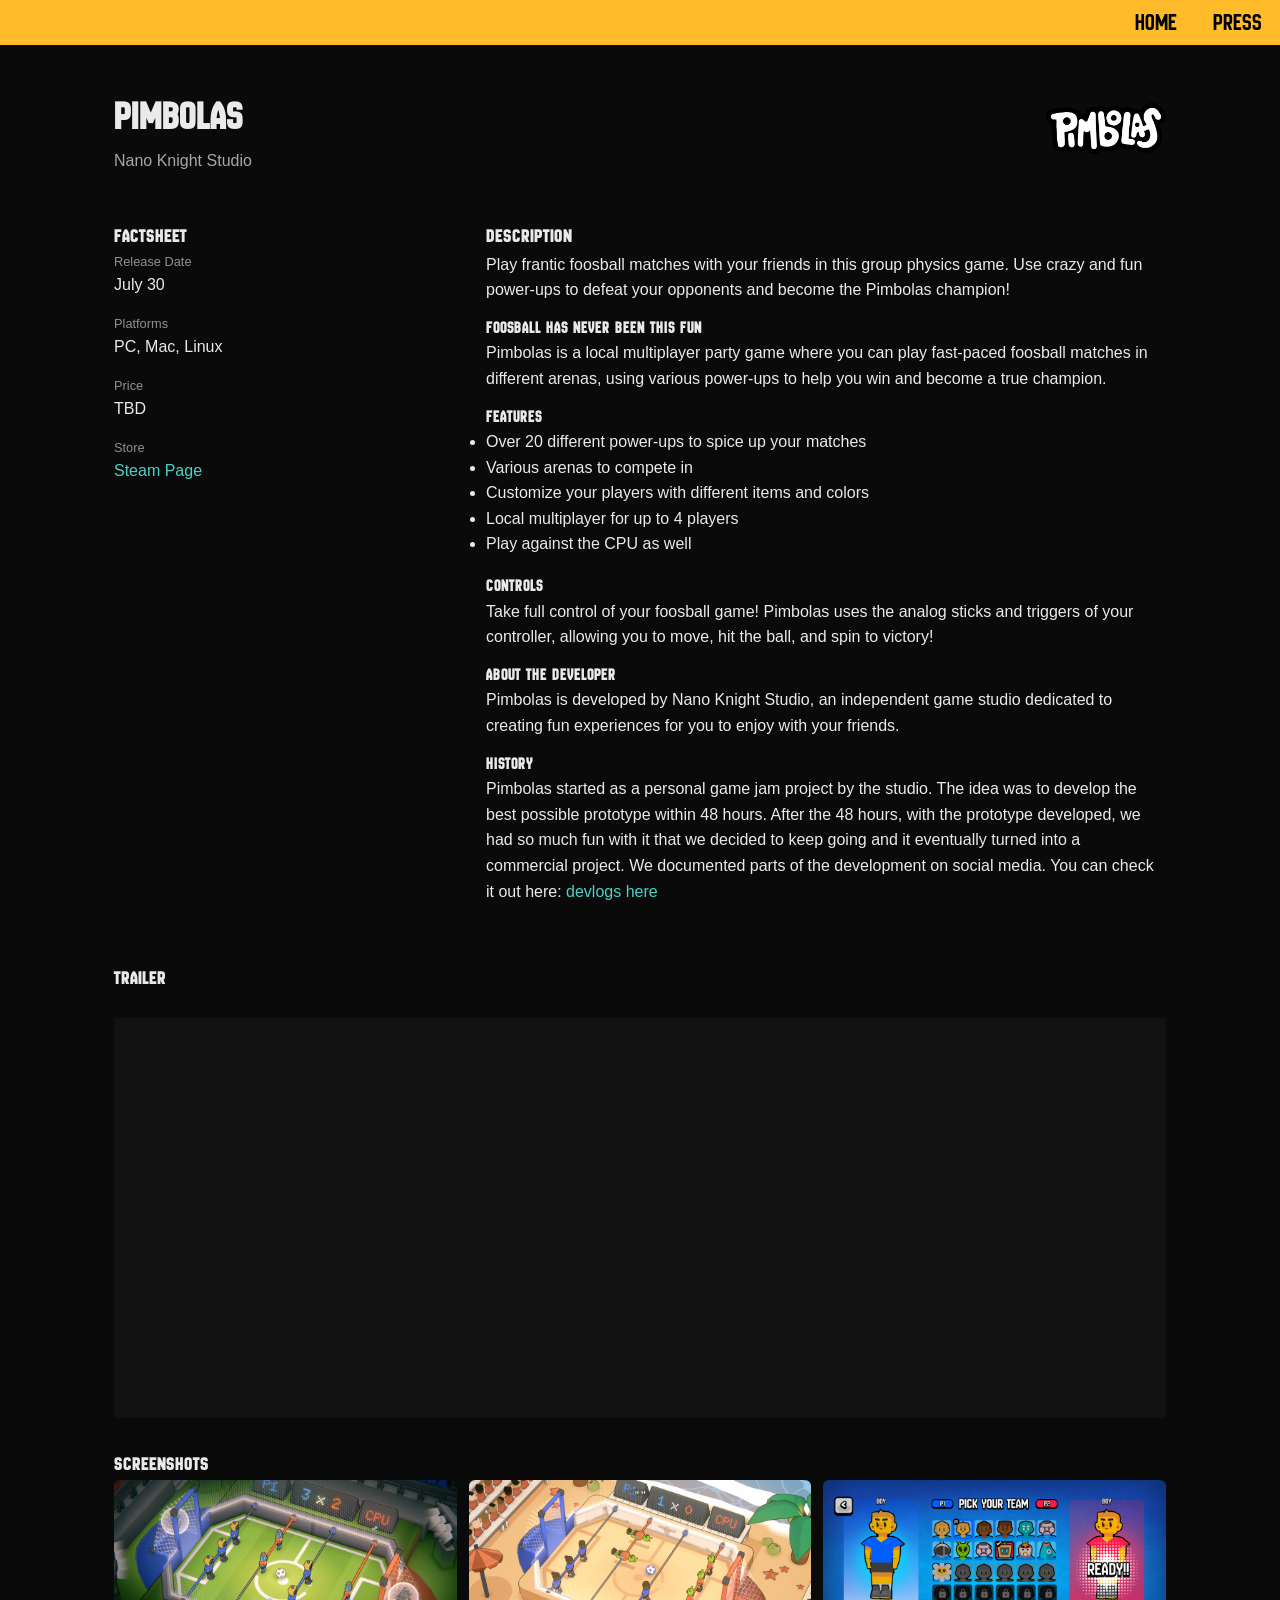
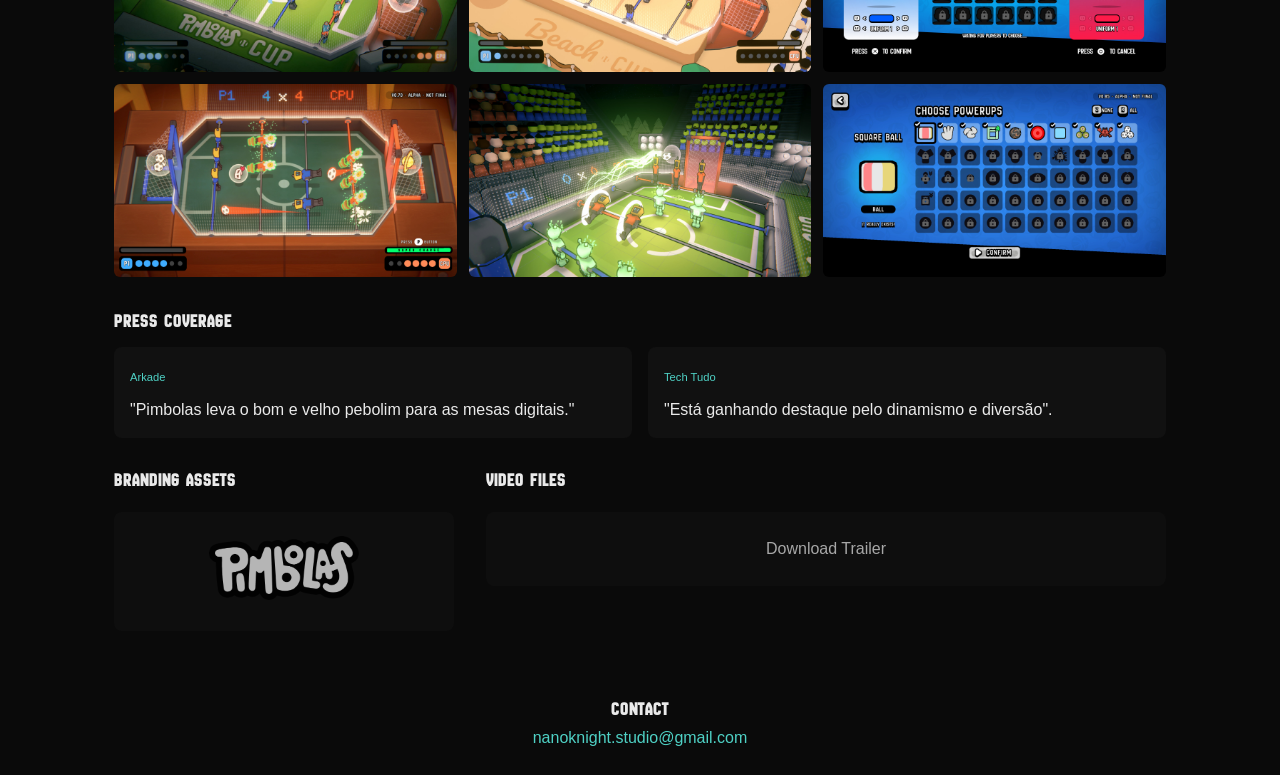
==== press.html @ 43f9400e "Feat: site SEO" ====
<!DOCTYPE html>
<html lang="en">

<head>
    <meta charset="UTF-8">
    <meta name="viewport" content="width=device-width, initial-scale=1.0">

    <title>Pimbolas Press Kit | Media Assets, Trailer & Screenshots</title>

    <meta name="description"
        content="Official Pimbolas press kit. Download logos, trailer, screenshots, factsheet and media assets for the multiplayer foosball party game by Nano Knight Studio.">

    <meta name="keywords"
        content="Pimbolas press kit, Pimbolas media kit, Pimbolas trailer, Pimbolas screenshots, Nano Knight Studio press">

    <meta name="robots" content="index, follow">

    <link rel="canonical" href="https://pimbolas.com.br/press.html">

    <!-- Open Graph -->
    <meta property="og:title" content="Pimbolas Press Kit">
    <meta property="og:description" content="Official media kit with trailer, screenshots and branding assets.">
    <meta property="og:image" content="https://pimbolas.com.br/img/thumb.jpg">
    <meta property="og:url" content="https://pimbolas.com.br/press.html">

    <link rel="preload" href="img/Logo.png" as="image">
    <link rel="preconnect" href="https://www.youtube.com">
    <link rel="stylesheet" href="css/press.css">

    <script type="application/ld+json">
    {
    "@context":"https://schema.org",
    "@type":"Organization",
    "name":"Nano Knight Studio",
    "url":"https://pimbolas.com.br",
    "sameAs":[
    "https://x.com/NanoKnightStdio",
    "https://www.youtube.com/@nanoknightstudio",
    "https://www.linkedin.com/company/nano-knight-studio/"
    ]
    }
</script>
</head>

<body>

    <main class="container">
        <header>
            <nav class="menu">
                <ul>
                    <li><a href="index.html">Home</a></li>
                    <li><a href="press.html">Press</a></li>
                </ul>
            </nav>
        </header>

        <!-- HEADER -->
        <section class="hero">
            <div>
                <h1>Pimbolas</h1>
                <p class="subtitle">Nano Knight Studio</p>
            </div>
            <img src="img/Logo.png" alt="Game Logo" class="logo" />
        </section>

        <!-- FACTSHEET + DESCRIPTION -->
        <section class="grid-2">

            <div class="factsheet">
                <h3>Factsheet</h3>

                <div class="fact">
                    <span>Release Date</span>
                    <p>July 30</p>
                </div>

                <div class="fact">
                    <span>Platforms</span>
                    <p>PC, Mac, Linux</p>
                </div>

                <div class="fact">
                    <span>Price</span>
                    <p>TBD</p>
                </div>

                <div class="fact">
                    <span>Store</span>
                    <a href="#">Steam Page</a>
                </div>
            </div>

            <div class="description">
                <h3>Description</h3>

                <p>
                    Play frantic foosball matches with your friends in this group physics game. Use crazy and fun
                    power-ups to defeat your opponents and become the Pimbolas champion!
                </p>

                <h4>Foosball has never been this fun</h4>
                <p>
                    Pimbolas is a local multiplayer party game where you can play fast-paced foosball matches in
                    different arenas, using various power-ups to help you win and become a true champion.
                </p>

                <h4>Features</h4>
                <ul>
                    <li>Over 20 different power-ups to spice up your matches</li>
                    <li>Various arenas to compete in</li>
                    <li>Customize your players with different items and colors</li>
                    <li>Local multiplayer for up to 4 players</li>
                    <li>Play against the CPU as well</li>
                </ul>

                <h4>Controls</h4>
                <p>
                    Take full control of your foosball game! Pimbolas uses the analog sticks and triggers of your
                    controller, allowing you to move, hit the ball, and spin to victory!
                </p>

                <h4>About the developer</h4>
                <p>
                    Pimbolas is developed by Nano Knight Studio, an independent game studio dedicated to creating fun
                    experiences for you to enjoy with your friends.
                </p>

                <h4>History</h4>
                <p>
                    Pimbolas started as a personal game jam project by the studio. The idea was to develop the best
                    possible prototype within 48 hours.

                    After the 48 hours, with the prototype developed, we had so much fun with it that we decided to keep
                    going and it eventually turned into a commercial project.

                    We documented parts of the development on social media. You can check it out here: <a
                        class="text-link"
                        href="https://www.youtube.com/playlist?list=PLbpN6bv9xede_9ey35JNgnRnLK2TX9JMV"
                        target="_blank">devlogs here</a>
                </p>
            </div>

        </section>

        <!-- TRAILER -->
        <section>
            <h3>Trailer</h3>
            <div class="video">
                <iframe width="600" height="315" src="https://www.youtube.com/embed/5FfXYFrRjEk?si=cU6283BpfGiCibZz"
                    title="YouTube video player" frameborder="0"
                    allow="accelerometer; autoplay; clipboard-write; encrypted-media; gyroscope; picture-in-picture; web-share"
                    referrerpolicy="strict-origin-when-cross-origin" allowfullscreen></iframe>
            </div>
        </section>

        <!-- SCREENSHOTS -->
        <section>
            <h3>Screenshots</h3>
            <div class="gallery">
                <img src="img/screenshots/print-1.jpg" alt="Pimbolas Screenshot" title="Pimbolas Screenshot" />
                <img src="img/screenshots/print-2.jpg" alt="Pimbolas Screenshot" title="Pimbolas Screenshot" />
                <img src="img/screenshots/print-3.jpg" alt="Pimbolas Screenshot" title="Pimbolas Screenshot" />
                <img src="img/screenshots/print-4.jpg" alt="Pimbolas Screenshot" title="Pimbolas Screenshot" />
                <img src="img/screenshots/print-5.jpg" alt="Pimbolas Screenshot" title="Pimbolas Screenshot" />
                <img src="img/screenshots/print-6.jpg" alt="Pimbolas Screenshot" title="Pimbolas Screenshot" />
            </div>
        </section>

        <!-- PRESS -->
        <section>
            <h3>Press Coverage</h3>

            <div class="press-grid">

                <a class="press-card-link"
                    href="https://arkade.com.br/pimbolas-leva-o-bom-e-velho-pebolim-para-as-mesas-digitais/"
                    target="_blank" rel="noopener noreferrer">
                    <div class="press-card">
                        <span>Arkade</span>
                        <p>"Pimbolas leva o bom e velho pebolim para as mesas digitais."</p>
                    </div>
                </a>

                <a class="press-card-link"
                    href="https://www.techtudo.com.br/guia/2025/12/videogame-de-toto-conheca-game-brasileiro-inspirado-no-jogo-edjogos.ghtml"
                    target="_blank" rel="noopener noreferrer">
                    <div class="press-card">
                        <span>Tech Tudo</span>
                        <p>"Está ganhando destaque pelo dinamismo e diversão".</p>
                    </div>
                </a>
            </div>
        </section>

        <!-- ASSETS -->
        <section class="grid-2">
            <div>
                <h3>Branding Assets</h3>
                <div class="asset-box">
                    <a href="img/Logo.png" download>
                        <img src="img/Logo.png" alt="Pimbolas Logo">
                    </a>
                </div>
            </div>

            <div>
                <h3>Video Files</h3>
                <a class="link" href="trailer/trailer-pimbolas-en.mp4" download="">
                    <div class="asset-box">Download Trailer</div>
                </a>
            </div>
        </section>

        <!-- CONTACT -->
        <section class="contact">
            <h3>Contact</h3>
            <a href="mailto:nanoknight.studio@gmail.com">nanoknight.studio@gmail.com</a>
        </section>

    </main>

    <div class="lightbox" id="lightbox">
        <span class="close">&times;</span>

        <img class="lightbox-img" id="lightbox-img" />

        <button class="nav prev">&#10094;</button>
        <button class="nav next">&#10095;</button>
    </div>

    <script src="js/slider.js"></script>
</body>

</html>
---- css/press.css ----
* {
  margin: 0;
  padding: 0;
  box-sizing: border-box;
}

/* Game's Font */

@font-face {
    font-family: pimbolas;
    src: url(../fonts/NewAmsterdam-Regular.ttf);
}

body {
  background: #0a0a0a;
  color: #eaeaea;
  font-family: Arial, sans-serif;
  line-height: 1.6;
}

/* NAV */
header {
    width: 100%;
    display: flex;
    flex-direction: column;
    align-items: center;
    justify-content: center;
}

.menu {
    background-color: #FFBB2A;
    padding: .5em 0;
    position: fixed;
    top: 0;
    width: 100%;
    font-family: pimbolas, Arial;
    z-index: 0;
    height: 45px;
}

.menu > ul {
    display: flex;
    width: 100%;
    list-style: none;
    justify-content: flex-end;
    line-height: normal;
}

.menu > ul > li {
    font-size: 1.5em;
    margin: 0 0.75em;
}

.menu > ul > li > a {
    text-decoration: none;
    color: #000;
    transition: all .3s ease;
}

.menu > ul > li > a:hover {
    color: #eaeaea;
}

.game-logo {
    margin-top: 5em;
    width: 380px;
}

.container {
  max-width: 1100px;
  margin: auto;
  padding: 24px;
}

h1, h2, h3, h4 {
  font-family: pimbolas, Arial;
  letter-spacing: 1px;
}

ul {
  margin-bottom: 16px;
}

.link {
  color: #eaeaea;
  text-decoration: none;
}

/* HERO */
.hero {
  display: flex;
  justify-content: space-between;
  align-items: center;
  margin-bottom: 48px;
  margin-top: 3.75em;
  flex-wrap: wrap;
}

.hero h1 {
  font-size: 2.5rem;
}

.subtitle {
  opacity: 0.7;
}

.logo {
  width: 120px;
}

/* GRID */
.grid-2 {
  display: grid;
  grid-template-columns: 1fr;
  gap: 32px;
  margin-top: 28px;
  margin-bottom: 48px;
}

@media (min-width: 768px) {
  .grid-2 {
    grid-template-columns: 1fr 2fr;
  }
}

/* FACTSHEET */
.factsheet .fact {
  margin-bottom: 16px;
}

.fact span {
  font-size: 0.8rem;
  opacity: 0.6;
  display: block;
}

.fact a {
  color: #4fd1c5;
  text-decoration: none;
}

/* DESCRIPTION */
.description p {
  margin-bottom: 12px;
}

/* VIDEO */
.video {
  margin: 24px 0;
}

.video iframe {
  width: 100%;
  height: 400px;
  background: #111;
}

/* GALLERY */
.gallery {
  display: grid;
  grid-template-columns: 1fr;
  gap: 12px;
  margin-bottom: 30px;
}

.gallery img {
  width: 100%;
  border-radius: 6px;
  cursor: pointer;
}

@media (min-width: 600px) {
  .gallery {
    grid-template-columns: repeat(2, 1fr);
  }
}

@media (min-width: 900px) {
  .gallery {
    grid-template-columns: repeat(3, 1fr);
  }
}

/* PRESS */
.press-grid {
  display: grid;
  grid-template-columns: 1fr;
  gap: 16px;
  margin-top: 10px;
}

.press-card-link {
  text-decoration: none;
  color: #eaeaea;
}

@media (min-width: 768px) {
  .press-grid {
    grid-template-columns: repeat(2, 1fr);
  }
}

.press-card {
  background: #111;
  padding: 16px;
  border-radius: 8px;
}

.press-card span {
  font-size: 0.7rem;
  color: #4fd1c5;
}

.press-card p {
  margin-top: 8px;
}

/* ASSETS */
.asset-box {
  margin-top: 16px;
  padding: 24px;
  background: #111;
  border-radius: 8px;
  text-align: center;
  opacity: 0.7;
}

.asset-box > a > img {
  width: 150px;
}

.text-link {
  color: #4fd1c5;
  text-decoration: none;
}

/* CONTACT */
.contact {
  margin-top: 64px;
  text-align: center;
}

.contact a {
  color: #4fd1c5;
  text-decoration: none;
}

/* LIGHTBOX */

.lightbox {
  position: fixed;
  top: 0;
  left: 0;
  width: 100%;
  height: 100%;
  background: rgba(0,0,0,0.95);
  display: none;
  align-items: center;
  justify-content: center;
  z-index: 999;
}

.lightbox.active {
  display: flex;
}

.lightbox-img {
  max-width: 90%;
  max-height: 80%;
  border-radius: 8px;
}

.close {
  position: absolute;
  top: 24px;
  right: 32px;
  font-size: 32px;
  cursor: pointer;
}

/* NAV BUTTONS */

.nav {
  position: absolute;
  top: 50%;
  transform: translateY(-50%);
  font-size: 32px;
  background: none;
  border: none;
  color: white;
  cursor: pointer;
  padding: 16px;
}

.nav.prev {
  left: 16px;
}

.nav.next {
  right: 16px;
}

/* MOBILE ajustes */
@media (max-width: 600px) {
  .nav {
    font-size: 24px;
  }

  .close {
    font-size: 24px;
  }
}
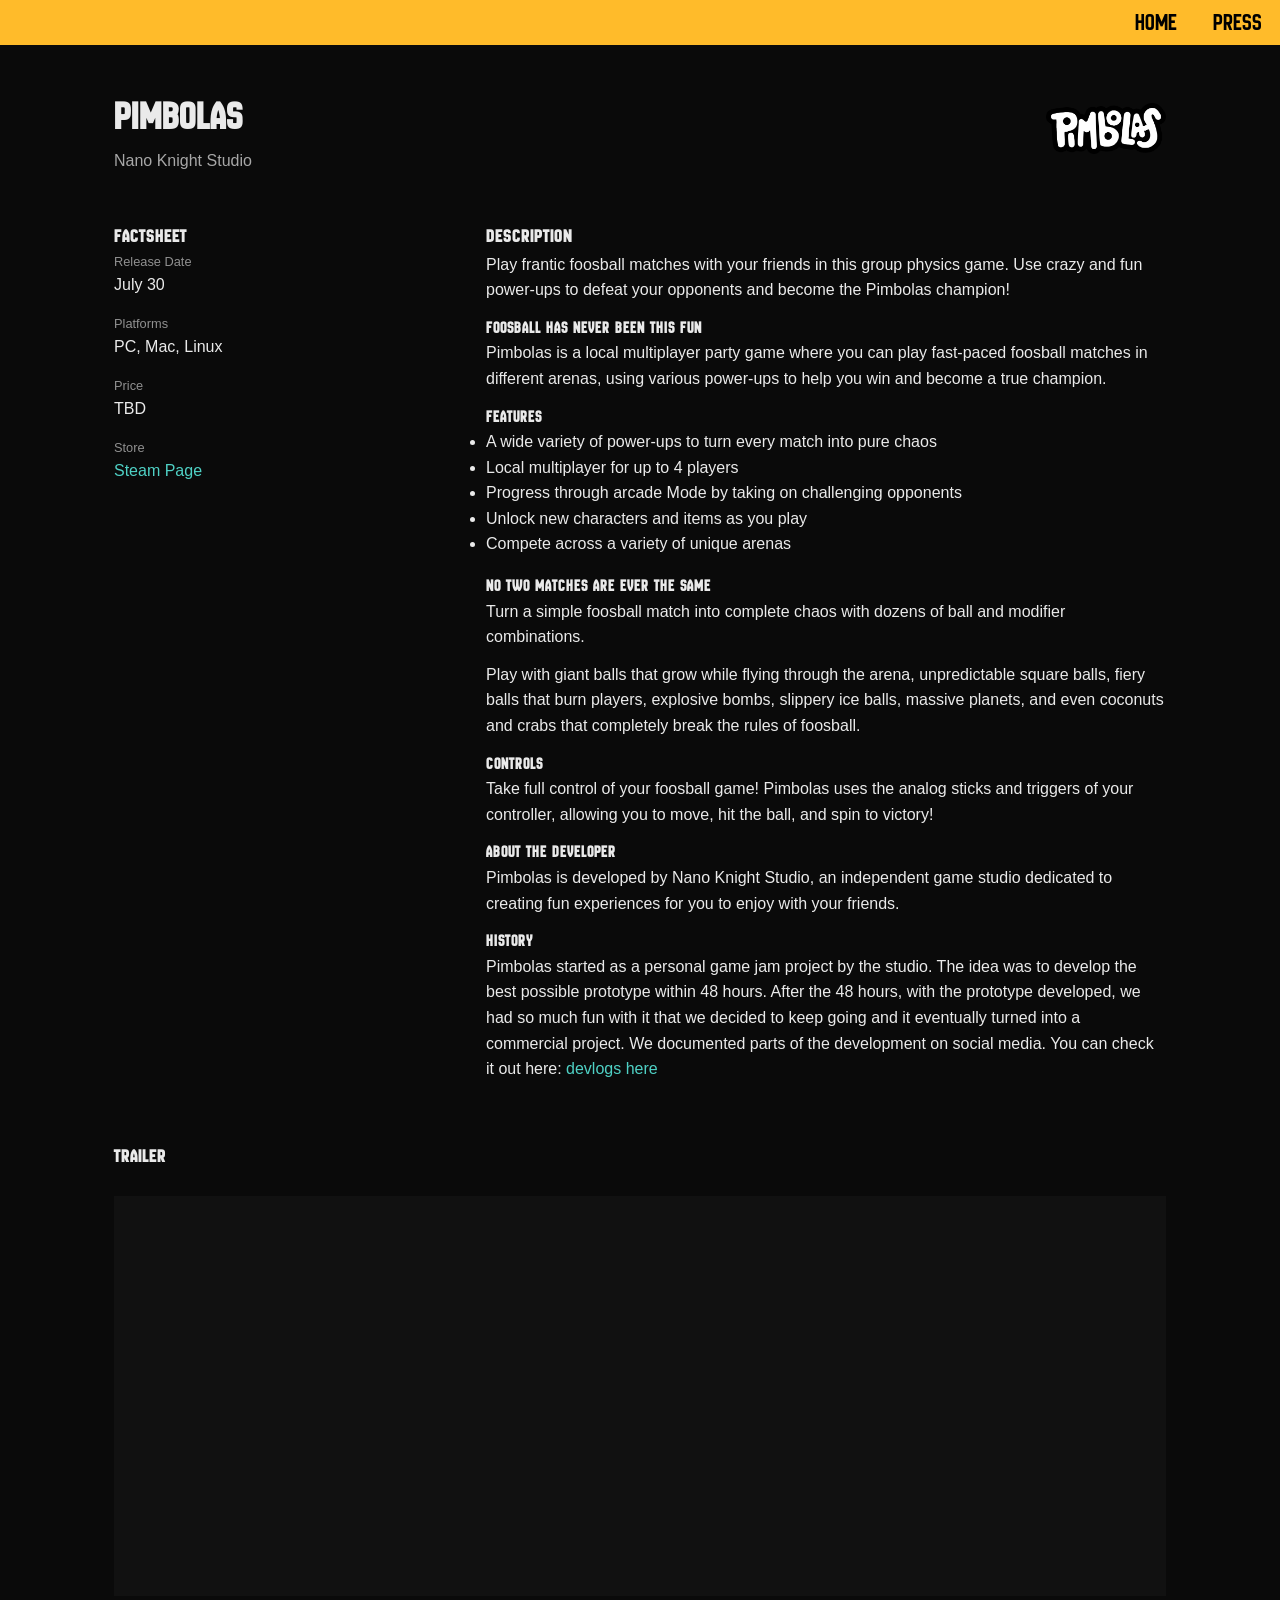
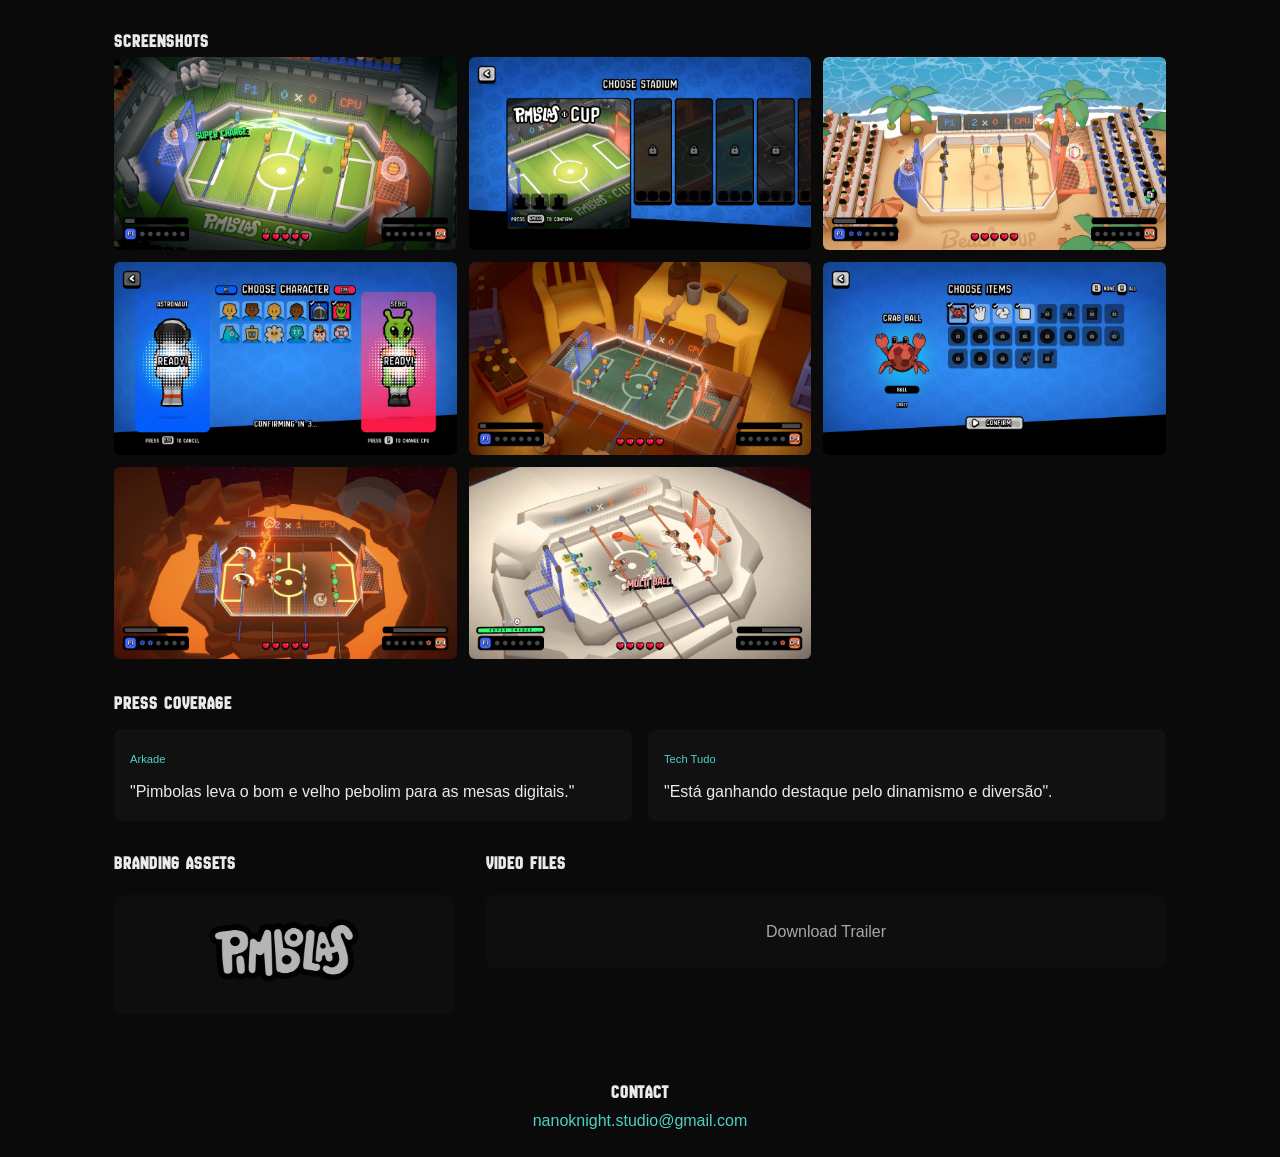
==== commit c2a300fe: "Feat: update screenshots + description" ====
--- a/press.html
+++ b/press.html
@@ -16,6 +16,8 @@
     <meta name="robots" content="index, follow">
 
     <link rel="canonical" href="https://pimbolas.com.br/press.html">
+
+    <link rel="icon" href="img/Pimbolas_Icon_crop.png">
 
     <!-- Open Graph -->
     <meta property="og:title" content="Pimbolas Press Kit">
@@ -86,7 +88,7 @@
 
                 <div class="fact">
                     <span>Store</span>
-                    <a href="#">Steam Page</a>
+                    <a href="https://store.steampowered.com/app/3621200/Pimbolas/" target="_blank" rel="noopener noreferrer">Steam Page</a>
                 </div>
             </div>
 
@@ -106,12 +108,21 @@
 
                 <h4>Features</h4>
                 <ul>
-                    <li>Over 20 different power-ups to spice up your matches</li>
-                    <li>Various arenas to compete in</li>
-                    <li>Customize your players with different items and colors</li>
+                    <li>A wide variety of power-ups to turn every match into pure chaos</li>
                     <li>Local multiplayer for up to 4 players</li>
-                    <li>Play against the CPU as well</li>
+                    <li>Progress through arcade Mode by taking on challenging opponents</li>
+                    <li>Unlock new characters and items as you play</li>
+                    <li>Compete across a variety of unique arenas</li>
                 </ul>
+
+                <h4>NO TWO MATCHES ARE EVER THE SAME</h4>
+                <p>
+                    Turn a simple foosball match into complete chaos with dozens of ball and modifier combinations.
+                </p>
+
+                <p>
+                    Play with giant balls that grow while flying through the arena, unpredictable square balls, fiery balls that burn players, explosive bombs, slippery ice balls, massive planets, and even coconuts and crabs that completely break the rules of foosball.
+                </p>
 
                 <h4>Controls</h4>
                 <p>
@@ -163,6 +174,8 @@
                 <img src="img/screenshots/print-4.jpg" alt="Pimbolas Screenshot" title="Pimbolas Screenshot" />
                 <img src="img/screenshots/print-5.jpg" alt="Pimbolas Screenshot" title="Pimbolas Screenshot" />
                 <img src="img/screenshots/print-6.jpg" alt="Pimbolas Screenshot" title="Pimbolas Screenshot" />
+                <img src="img/screenshots/print-8.jpg" alt="Pimbolas Screenshot" title="Pimbolas Screenshot" />
+                <img src="img/screenshots/print-7.jpg" alt="Pimbolas Screenshot" title="Pimbolas Screenshot" />                
             </div>
         </section>
 
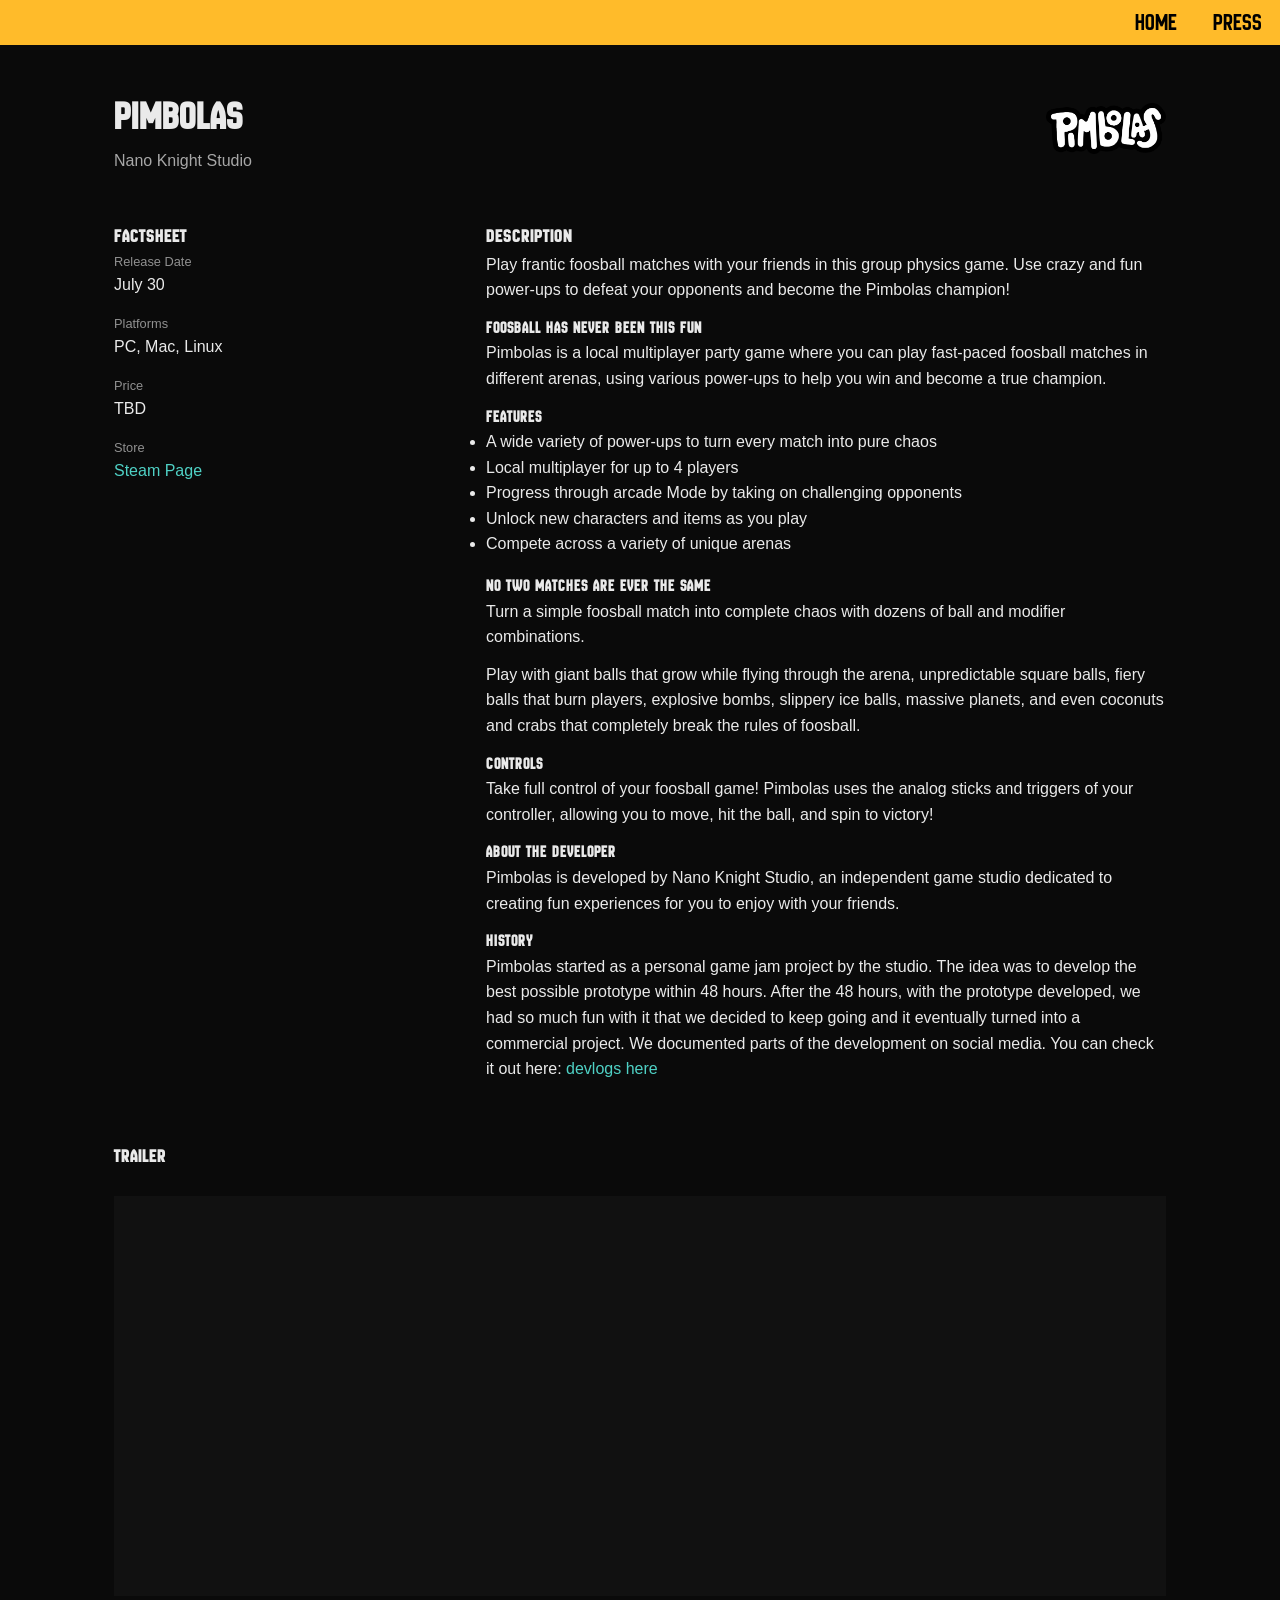
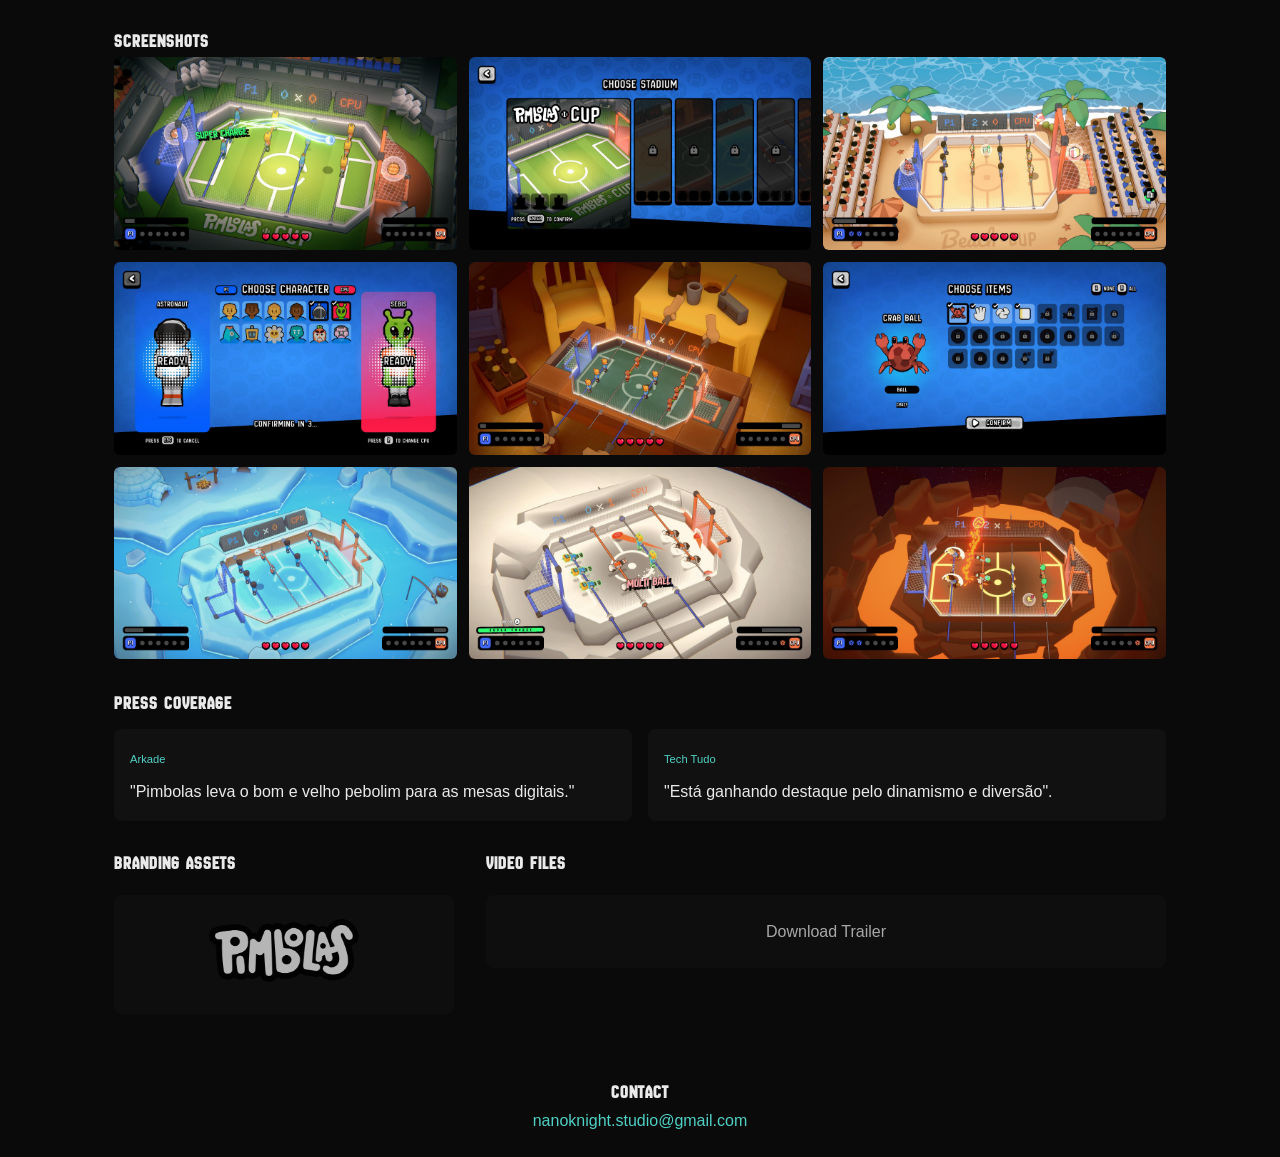
==== commit ada52db5: "Fix; screenshot" ====
--- a/press.html
+++ b/press.html
@@ -171,11 +171,12 @@
                 <img src="img/screenshots/print-1.jpg" alt="Pimbolas Screenshot" title="Pimbolas Screenshot" />
                 <img src="img/screenshots/print-2.jpg" alt="Pimbolas Screenshot" title="Pimbolas Screenshot" />
                 <img src="img/screenshots/print-3.jpg" alt="Pimbolas Screenshot" title="Pimbolas Screenshot" />
-                <img src="img/screenshots/print-4.jpg" alt="Pimbolas Screenshot" title="Pimbolas Screenshot" />
+                <img src="img/screenshots/print-4.jpg" alt="Pimbolas Screenshot" title="Pimbolas Screenshot" />                
                 <img src="img/screenshots/print-5.jpg" alt="Pimbolas Screenshot" title="Pimbolas Screenshot" />
                 <img src="img/screenshots/print-6.jpg" alt="Pimbolas Screenshot" title="Pimbolas Screenshot" />
-                <img src="img/screenshots/print-8.jpg" alt="Pimbolas Screenshot" title="Pimbolas Screenshot" />
-                <img src="img/screenshots/print-7.jpg" alt="Pimbolas Screenshot" title="Pimbolas Screenshot" />                
+                <img src="img/screenshots/print-9.jpg" alt="Pimbolas Screenshot" title="Pimbolas Screenshot" />
+                <img src="img/screenshots/print-7.jpg" alt="Pimbolas Screenshot" title="Pimbolas Screenshot" />  
+                <img src="img/screenshots/print-8.jpg" alt="Pimbolas Screenshot" title="Pimbolas Screenshot" />                              
             </div>
         </section>
 
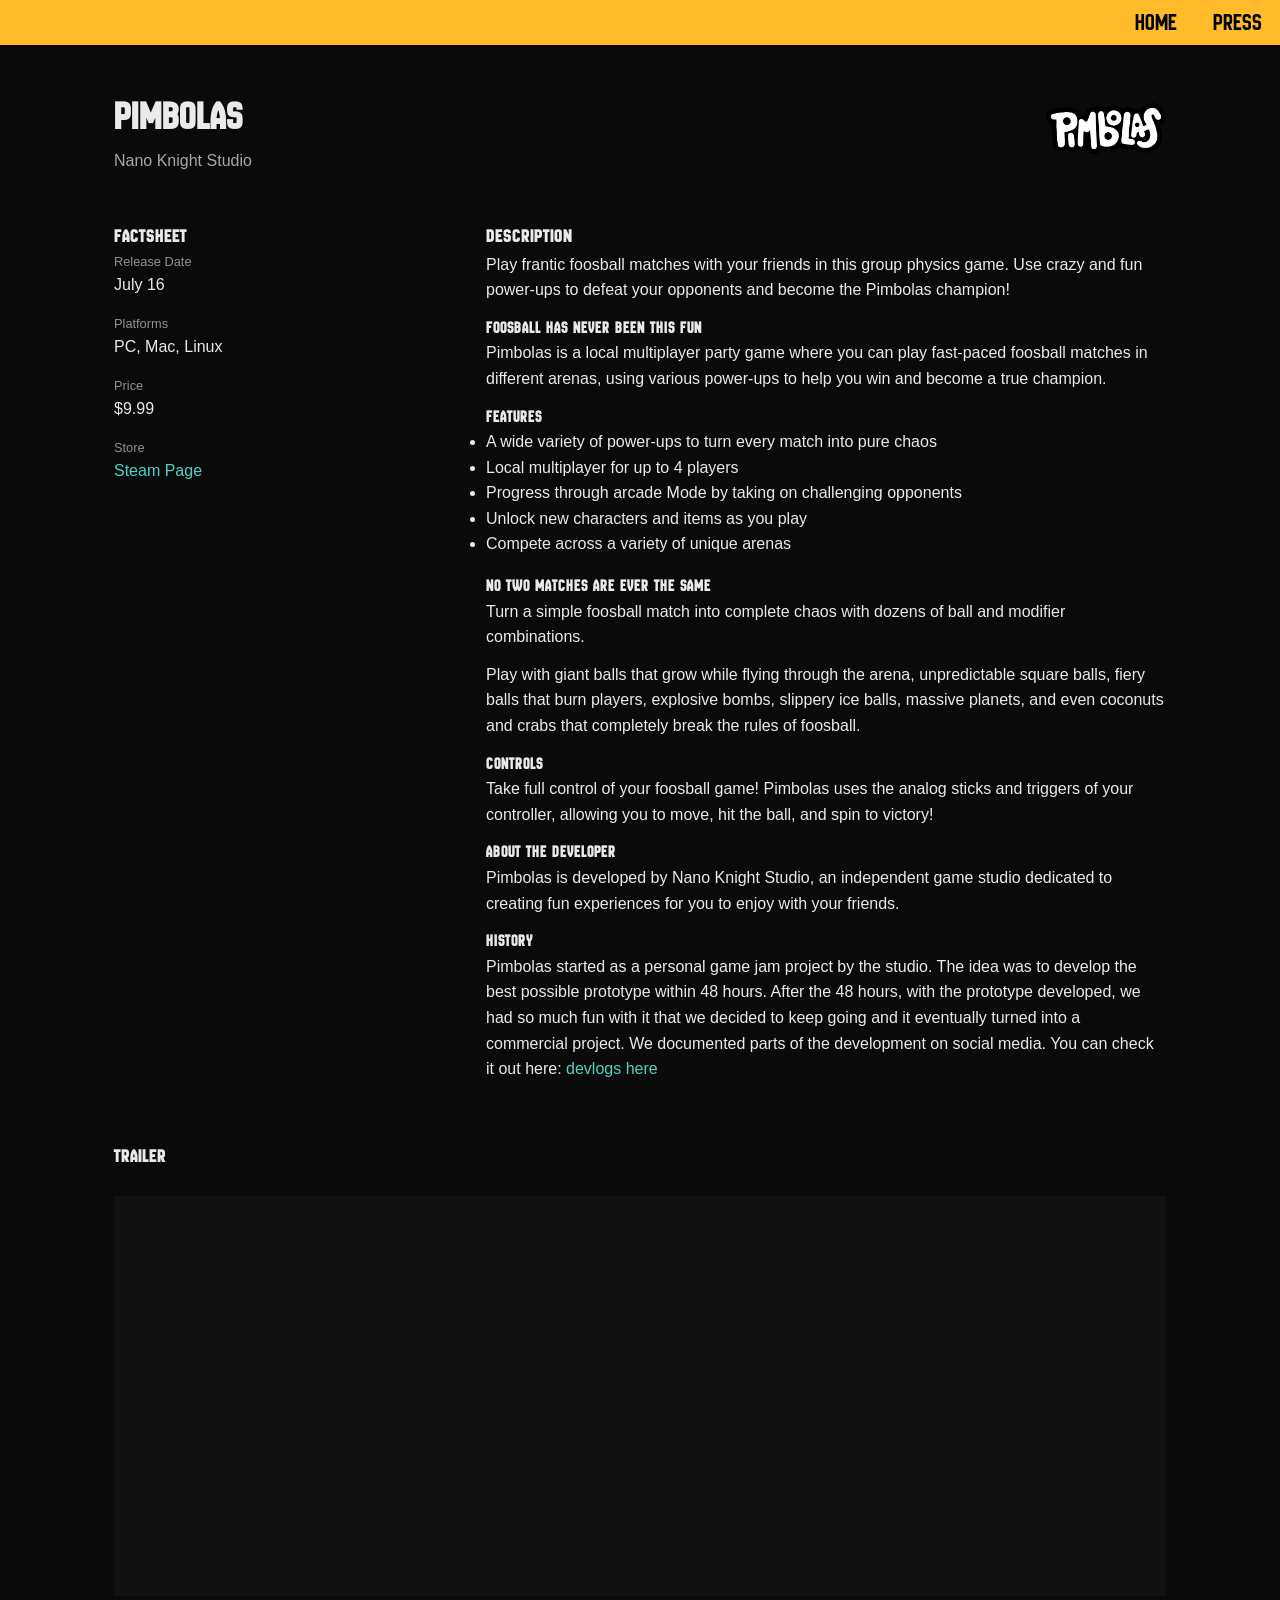
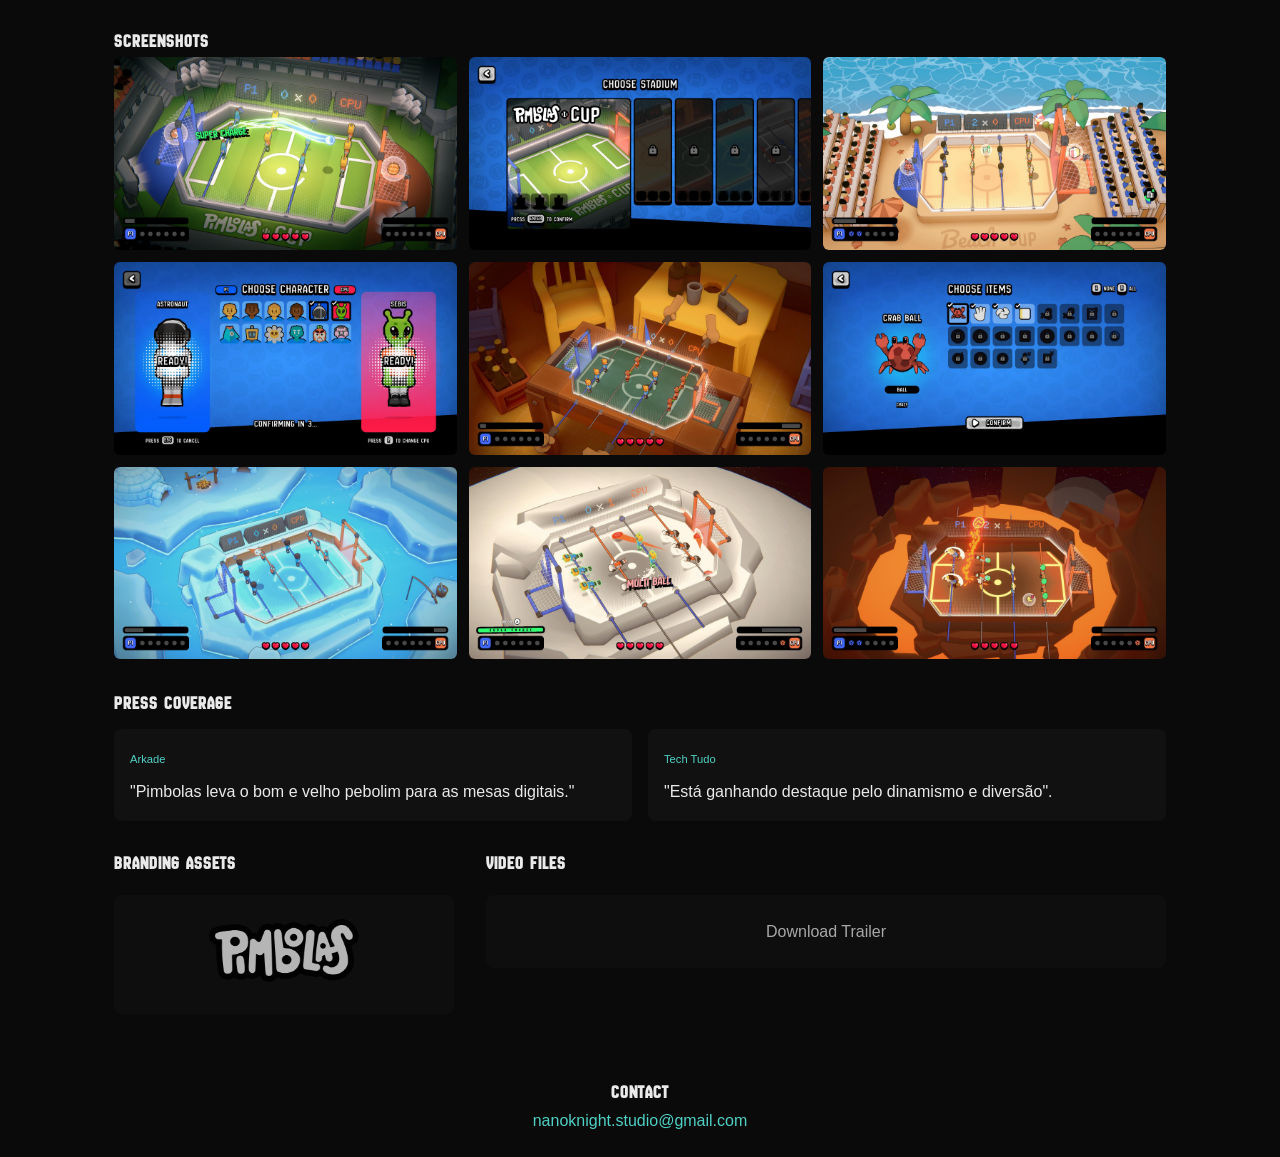
==== commit 7a64244e: "Fix: update values" ====
--- a/press.html
+++ b/press.html
@@ -73,7 +73,7 @@
 
                 <div class="fact">
                     <span>Release Date</span>
-                    <p>July 30</p>
+                    <p>July 16</p>
                 </div>
 
                 <div class="fact">
@@ -83,7 +83,7 @@
 
                 <div class="fact">
                     <span>Price</span>
-                    <p>TBD</p>
+                    <p>$9.99</p>
                 </div>
 
                 <div class="fact">
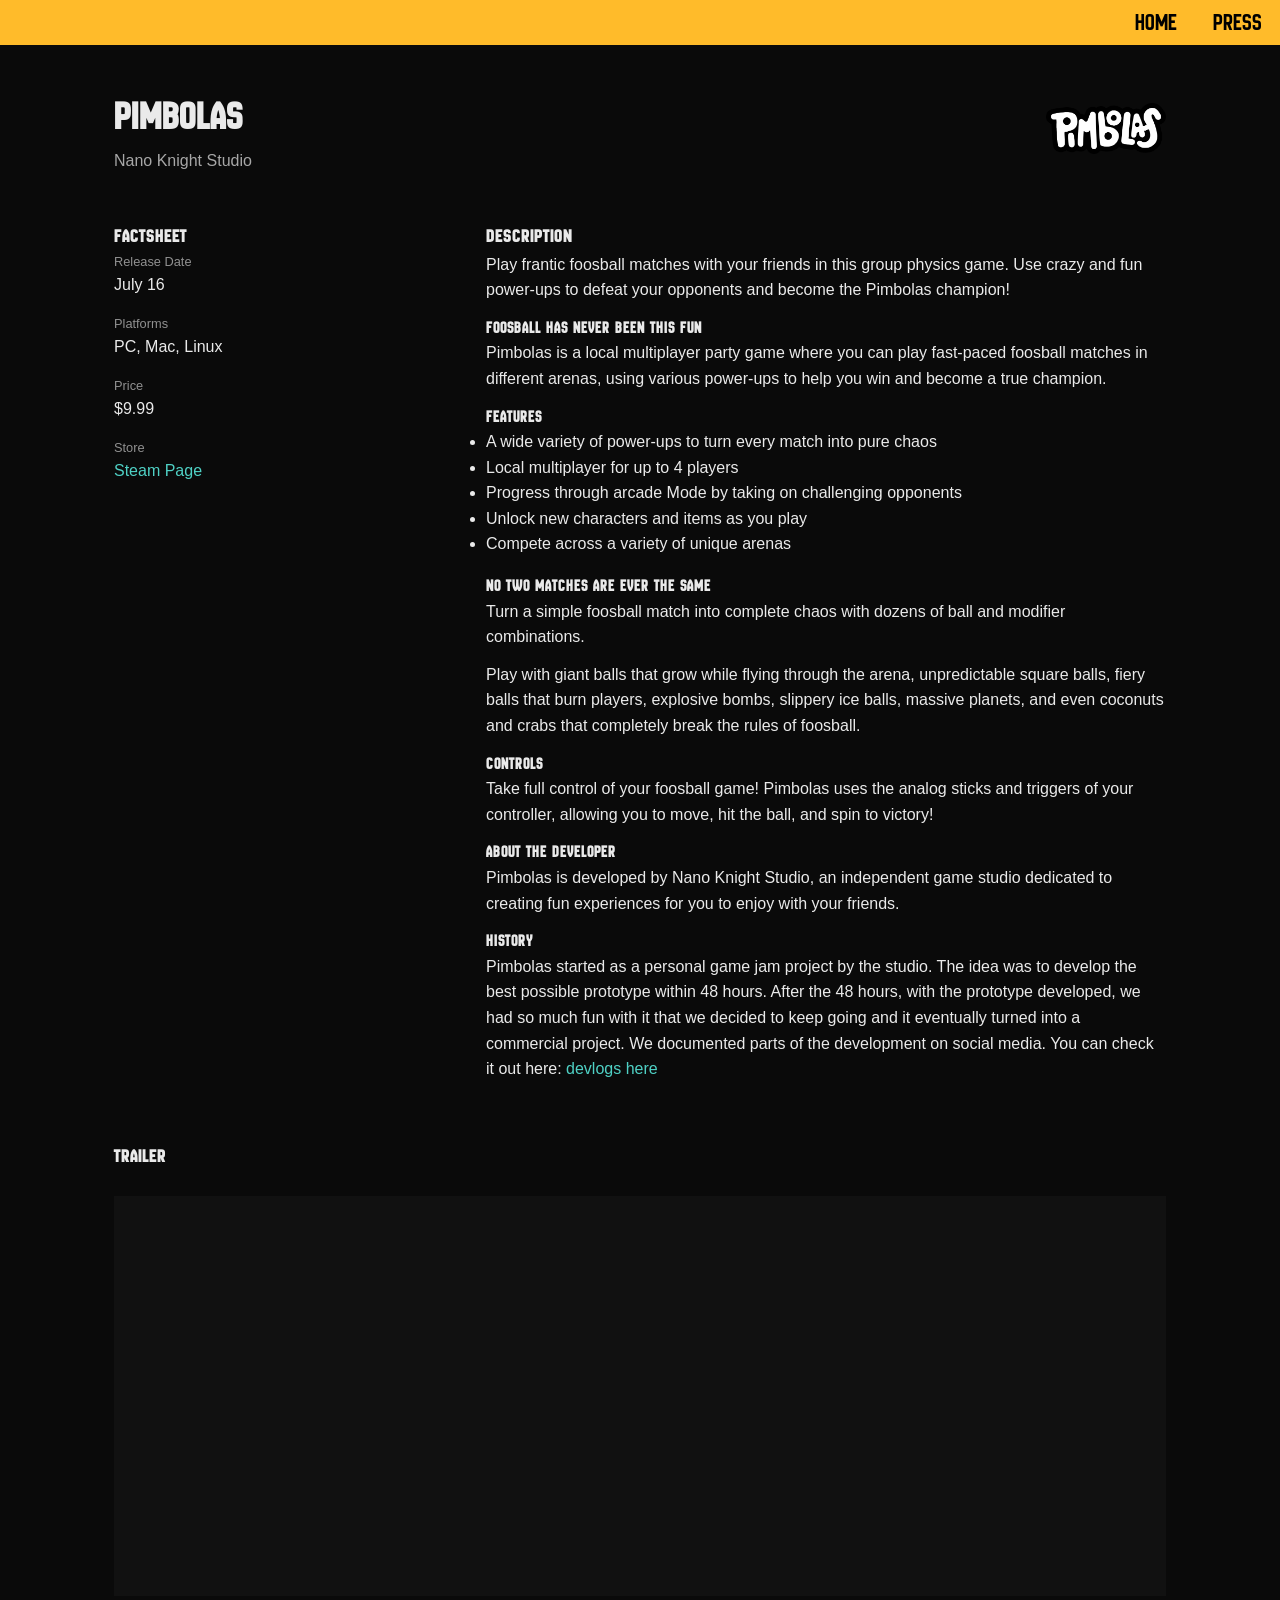
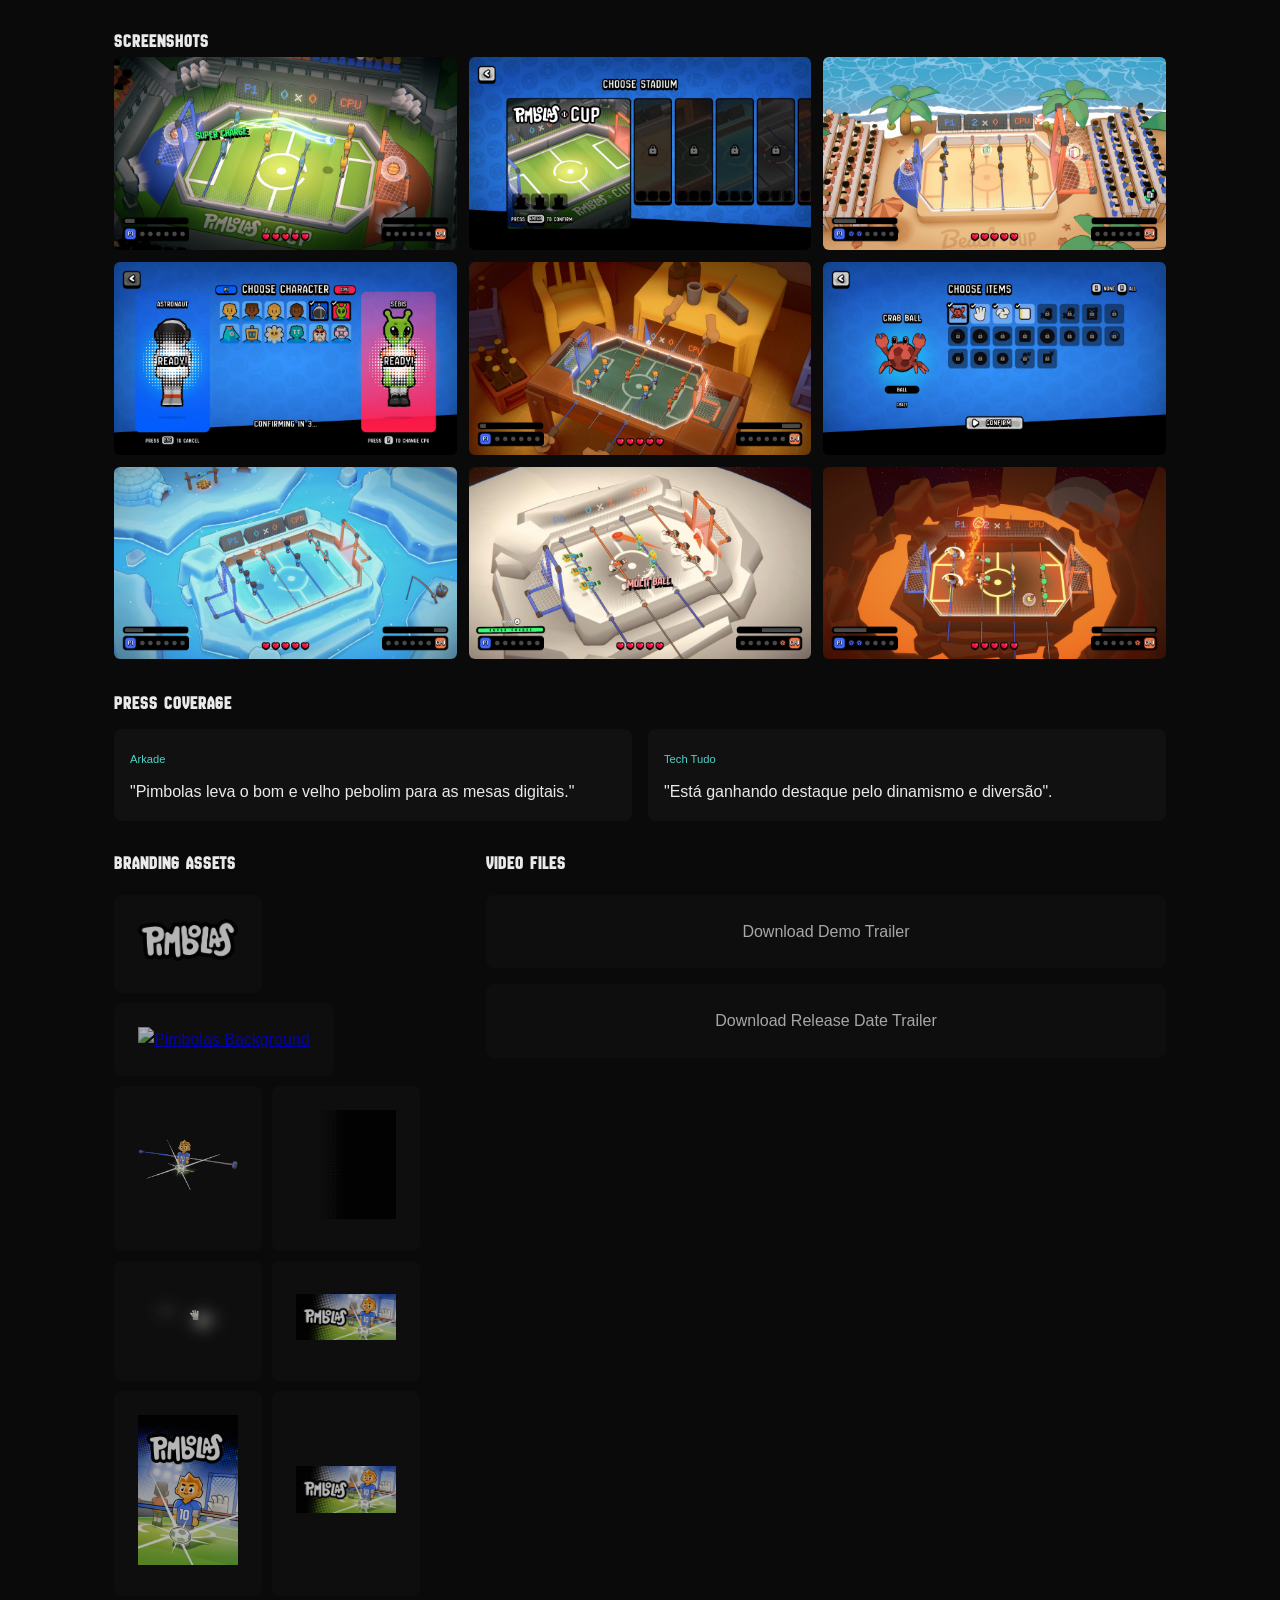
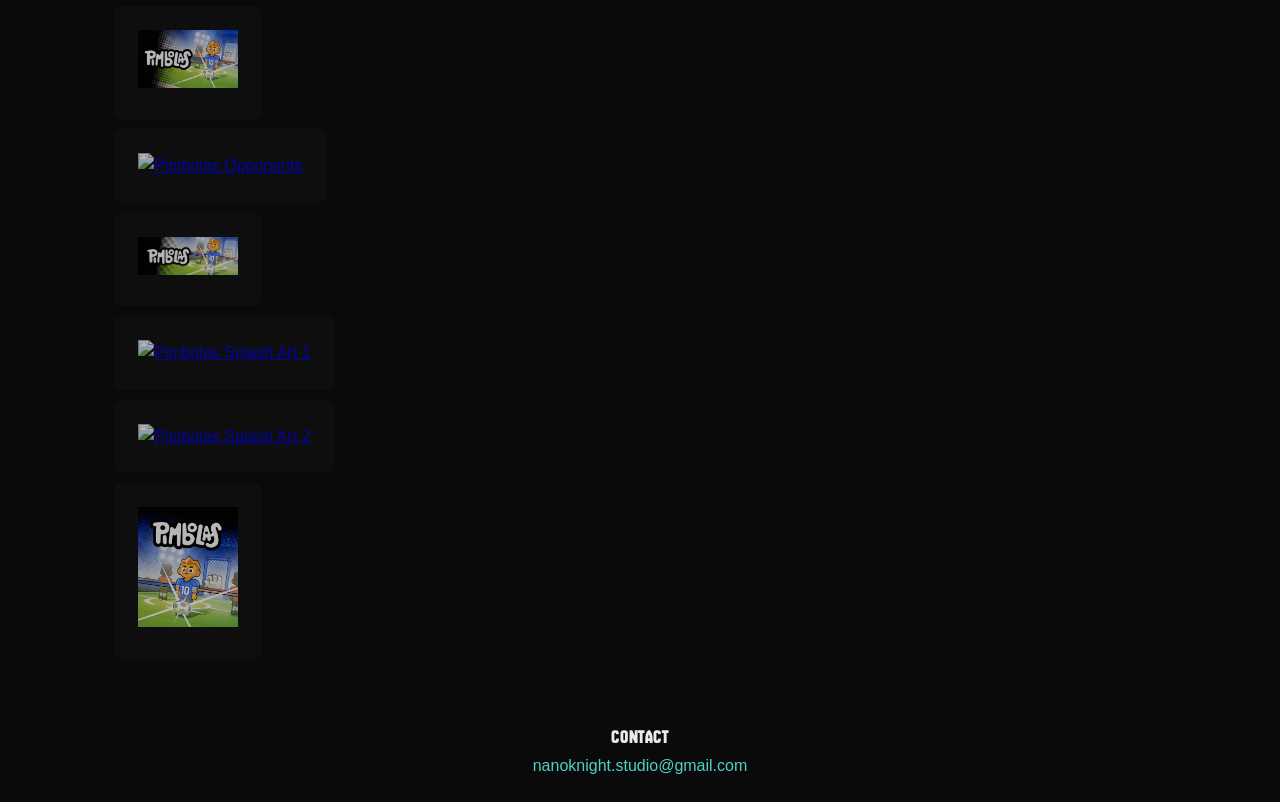
==== commit eccada5e: "Feat: branding assets + trailer video" ====
--- a/press.html
+++ b/press.html
@@ -17,7 +17,7 @@
 
     <link rel="canonical" href="https://pimbolas.com.br/press.html">
 
-    <link rel="icon" href="img/Pimbolas_Icon_crop.png">
+    <link rel="icon" href="img/pimbolas-icon.png">
 
     <!-- Open Graph -->
     <meta property="og:title" content="Pimbolas Press Kit">
@@ -157,7 +157,7 @@
         <section>
             <h3>Trailer</h3>
             <div class="video">
-                <iframe width="600" height="315" src="https://www.youtube.com/embed/5FfXYFrRjEk?si=cU6283BpfGiCibZz"
+                <iframe width="600" height="315" src="https://www.youtube.com/embed/dMRD0oXc79w?si=c7BMgIDlFJ4R78io"
                     title="YouTube video player" frameborder="0"
                     allow="accelerometer; autoplay; clipboard-write; encrypted-media; gyroscope; picture-in-picture; web-share"
                     referrerpolicy="strict-origin-when-cross-origin" allowfullscreen></iframe>
@@ -209,18 +209,97 @@
         <!-- ASSETS -->
         <section class="grid-2">
             <div>
-                <h3>Branding Assets</h3>
-                <div class="asset-box">
+                <h3 class="branding-title">Branding Assets</h3>
+                <div class="branding-assets">
+                    <div class="asset-box">
                     <a href="img/Logo.png" download>
                         <img src="img/Logo.png" alt="Pimbolas Logo">
                     </a>
                 </div>
+                <div class="asset-box">
+                    <a href="img/press/BG.png" download>
+                        <img src="img/press/BG.png" alt="Pimbolas Background">
+                    </a>
+                </div>
+                <div class="asset-box">
+                    <a href="img/press/BLUE_DUDE.png" download>
+                        <img src="img/press/BLUE_DUDE.png" alt="Pimbolas Character Png">
+                    </a>
+                </div>
+
+                <div class="asset-box">
+                    <a href="img/press/DOTS.png" download>
+                        <img src="img/press/DOTS.png" alt="Pimbolas Dots Effect">
+                    </a>
+                </div>
+
+                <div class="asset-box">
+                    <a href="img/press/GOALKEEPER.png" download>
+                        <img src="img/press/GOALKEEPER.png" alt="Pimbolas Goalkeeper">
+                    </a>
+                </div>
+
+                <div class="asset-box">
+                    <a href="img/press/Header Capsule.png" download>
+                        <img src="img/press/Header Capsule.png" alt="Pimbolas Header Capsule">
+                    </a>
+                </div>
+
+                <div class="asset-box">
+                    <a href="img/press/Library Capsule.png" download>
+                        <img src="img/press/Library Capsule.png" alt="Pimbolas Library Capsule">
+                    </a>
+                </div>
+
+                <div class="asset-box">
+                    <a href="img/press/Library Header.png" download>
+                        <img src="img/press/Library Header.png" alt="Pimbolas Library Header">
+                    </a>
+                </div>
+
+                <div class="asset-box">
+                    <a href="img/press/Main Capsule.png" download>
+                        <img src="img/press/Main Capsule.png" alt="Pimbolas Main Capsule">
+                    </a>
+                </div>
+                <div class="asset-box">
+                    <a href="img/press/RED_DUDES.png" download>
+                        <img src="img/press/RED_DUDES.png" alt="Pimbolas Opponents">
+                    </a>
+                </div>
+                <div class="asset-box">
+                    <a href="img/press/Small Capsule.png" download>
+                        <img src="img/press/Small Capsule.png" alt="Pimbolas Small Capsule">
+                    </a>
+                </div>
+                <div class="asset-box">
+                    <a href="img/press/SPLASH_FINAL_v1.png" download>
+                        <img src="img/press/SPLASH_FINAL_v1.png" alt="Pimbolas Splash Art 1">
+                    </a>
+                </div>
+
+                <div class="asset-box">
+                    <a href="img/press/SPLASH_FINAL_v2.png" download>
+                        <img src="img/press/SPLASH_FINAL_v2.png" alt="Pimbolas Splash Art 2">
+                    </a>
+                </div>
+
+                <div class="asset-box">
+                    <a href="img/press/Vertical Capsule.png" download>
+                        <img src="img/press/Vertical Capsule.png" alt="Pimbolas Vertical Capsule">
+                    </a>
+                </div>
+                </div>                
             </div>
 
             <div>
                 <h3>Video Files</h3>
                 <a class="link" href="trailer/trailer-pimbolas-en.mp4" download="">
-                    <div class="asset-box">Download Trailer</div>
+                    <div class="asset-box asset-box-video">Download Demo Trailer</div>
+                </a>
+
+                <a class="link" href="https://drive.google.com/file/d/1ftG3lnFd2pP3KmwI5vQ32cDS6H0GCYBb/view?usp=sharing" target="_blank">
+                    <div class="asset-box asset-box-video">Download Release Date Trailer</div>
                 </a>
             </div>
         </section>
--- a/css/press.css
+++ b/css/press.css
@@ -34,7 +34,7 @@
     top: 0;
     width: 100%;
     font-family: pimbolas, Arial;
-    z-index: 0;
+    z-index: 10;
     height: 45px;
 }
 
@@ -108,6 +108,16 @@
   width: 120px;
 }
 
+.branding-title {
+  margin-bottom: 16px;
+}
+
+.branding-assets {
+  display: flex;
+  flex-wrap: wrap;
+  gap: 10px;
+}
+
 /* GRID */
 .grid-2 {
   display: grid;
@@ -217,16 +227,22 @@
 
 /* ASSETS */
 .asset-box {
-  margin-top: 16px;
   padding: 24px;
   background: #111;
+  display: flex;
+  align-items: center;
+  justify-content: center;
   border-radius: 8px;
   text-align: center;
   opacity: 0.7;
 }
 
+.asset-box-video {
+  margin-top: 16px;
+}
+
 .asset-box > a > img {
-  width: 150px;
+  width: 100px;
 }
 
 .text-link {
